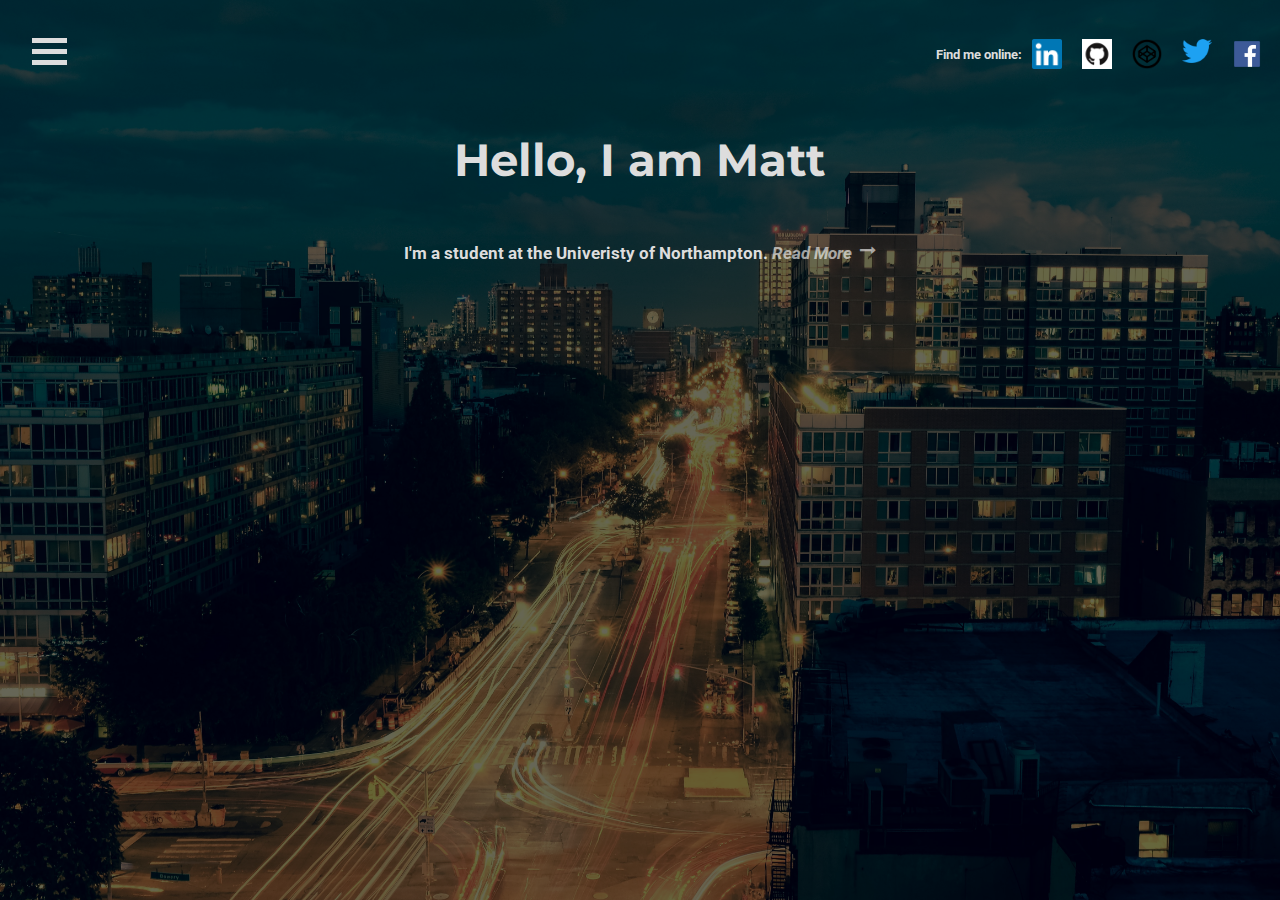
==== index.html @ 0e1abd23 "Front page finished, just all other pages to do now :)" ====
<!DOCTYPE html>
<html>
  <head>
    <meta charset="utf-8">
    <link rel="stylesheet" href= "css/styles.css"/>
    <title>Matt Muirhead</title>
    <link href="https://fonts.googleapis.com/css?family=Montserrat|Roboto" rel="stylesheet">
    <link rel="stylesheet" href="font-awesome/css/font-awesome.min.css">
  </head>
  <body>
    <div class="header">
      <div class="home">
        <div class="titles">
          <div class="horizontal-container height-50">
            <div class="menu-container">
              <div class="menu">
                <div class="bar1"></div>
                <div class="bar2"></div>
                <div class="bar3"></div>
                <ul class="nav-tree">
                  <a href="index.html"><li class="home-button">Home</li></a>
                  <a href="cv.html"><li class="cv-button">CV</li></a>
                  <a href="bio.html"><li class="bio-button">Bio</li></a>
                  <a href="contact.html"><li class="contact-button">Contact</li></a>
                </ul>
              </div>
            </div>
            <div class="social-media">
              <h5>Find me online:</h5>
              <a href="https://www.linkedin.com/in/matthew-muirhead-856679134"><img src="images/linkedin.ico" alt="linkedin" class="social-media-images"></a>
              <a href="https://github.com/matthewmuirhead"><img src="images/GitHub.png" alt="GitHub" class="social-media-images"></a>
              <a href="http://codepen.io/matthewmuirhead/"><img src="images/codepen.png" alt="Codepen" class="social-media-images"></a>
              <a href="https://twitter.com/PTG_Muiry"><img src="images/twitter.png" alt="Twitter" class="social-media-images"></a>
              <a href="https://www.facebook.com/matt.muirhead.94"><img src="images/facebook.png" alt="facebook" class="social-media-images"></a>
            </div>
          </div>
          <div class="height-50">
            <h1>Hello, I am Matt</h1>
            <div class="horizontal-container">
              <h4>I'm a student at the Univeristy of Northampton.</h4>
              <a href="bio.html" class="read-more horizontal-container"><h4>Read More</h4>
              <i class="fa fa-long-arrow-right arrow-adjust" aria-hidden="true"></i></a>
            </div>
          </div>
        </div>
      </div>
    </div>
  </body>
</html>
---- css/styles.css ----
body {
  min-height: 100vh;
  font-size: 100%;
  font-size: 1em;
  /* equivalent to 16px */
  line-height: 1.25;
  /* equivalent to 20px */
  background-image: url(../images/traffic.jpg);
  top: 0;
  height: 100%;
  width: 100%;
  background-size: cover;
  background-position: center;
  text-align: center;
  position: relative;
  margin: 0;
  overflow: hidden;
}

body::before {
  content: "";
  position: absolute;
  z-index: -1;
  top: 0;
  bottom: 0;
  left: 0;
  right: 0;
  background-color: #000;
  opacity: .6;
}

/* source 1 */
body, h1, h2, h3, h4, h5, h6 {
  font-family: 'Roboto', sans-serif;
}

h1 {
  font-family: 'Montserrat', sans-serif;
}



body, h1, h2, h3, h4, h5, h6 {
  font-size-adjust: 0.5;
}

h1 {
  font-size: 2em;
  /* 2x body copy size = 32px */
  line-height: 1.25;
  /* 45px / 36px */

}

h2 {
  font-size: 1.625em;
  /* 1.625x body copy size = 26px */
  line-height: 1.15384615;
  /* 30px / 26px */
}

h3 {
  font-size: 1.375em;
  /* 1.375x body copy size = 22px */
  line-height: 1.13636364;
  /* 25px / 22px */
}

h4 {
  font-size: 1.125em;
  /* 1.125x body copy size = 18px */
  line-height: 1.11111111;
}

blockquote {
  font-size: 1.25em;
  /* 20px / 16px */
  line-height: 1.25;
  /* 25px / 20px */
}

@media (min-width: 43.75em) {
  body {
    font-size: 1em;
    /* equivalent to 16px */
    line-height: 1.375;
    /* equivalent to 22px */
  }
  h1 {
    font-size: 2.5em;
    /* 2.5x body copy size = 40px */
    line-height: 1.125;
  }
  h2 {
    font-size: 2em;
    /* 2x body copy size = 32px */
    line-height: 1.25;
  }
  h3 {
    font-size: 1.5em;
    /* 1.5x body copy size = 24px */
    line-height: 1.25;
  }
  h4 {
    line-height: 1.22222222;
    /* (22px / 18px */
  }
  blockquote {
    font-size: 1.5em;
    /* 24px / 16px = */
    line-height: 1.45833333;
    /* 35px / 24px */
  }
}

@media (min-width: 56.25em) {
  h1 {
    font-size: 3em;
    /* 3x body copy size = 48px */
    line-height: 1.05;
    /* keep to a multiple of the 20px line height
    and something more appropriate for display headings */
  }
  h2 {
    font-size: 2.25em;
    /* 2.25x body copy size = 36px */
    line-height: 1.25;
  }
  h3 {
    font-size: 1.75em;
    /* 1.75x body copy size = 28px */
    line-height: 1.25;
  }
}
/* end of source 1*/

.header {
  /*background-image: url(../images/traffic.jpg);*/
  min-height: 600px;
  height: 100%;
  width: 100%;
  background-size: cover;
  background-position: center;
  text-align: center;
  position: relative;
  margin: 0;
  animation: load-in 2s ease-out 1;
}

.home {
  width: 100%;
  height: 75%;
  text-align: center;
  display: flex;
  align-items: center;
  position: relative;
  justify-content: center;
}

.titles {
  display: flex;
  flex-direction: column;
  /*align-self: center;*/
  opacity: 1;
  color: #DDD;
  position: relative;
  z-index: 1;
  width: 100%;
}

.nav-tree {
  display: none;
  position: relative;
  list-style-type: none;
  line-height: 2.5em;
  width: 7em;
  text-align: left;
  /*padding: 0.5em;*/
  top: -30px;
  margin: 0;
  cursor: pointer;
  margin-left: 0em;
}

.menu-container {
  padding: 2em;
  height: 40%;
  width: 15%;
  float: left;
  text-align: left;
}

.social-media {
  display: flex;
  float: right;
  width: 85%;
  text-align: right;
  justify-content: flex-end;
  padding-right: 0.5em;
  padding-top: 1.5em;
  align-self: flex-start;
}

.social-media-images {
  padding: 10px;
  padding-top: 15px;
  width: 30px;
  height: auto;
}

/* Source 2 */
.bar1, .bar2, .bar3 {
    width: 35px;
    height: 5px;
    background-color: #DDD;
    margin: 6px 0;
    transition: 0.4s;
    position: relative;
    z-index: 100;
}

/* Rotate first bar */
.menu:hover .bar1 {
    -webkit-transform: rotate(-45deg) translate(-9px, 6px) ;
    transform: rotate(-45deg) translate(-9px, 6px) ;
}

/* Fade out the second bar */
.menu:hover .bar2 {
    opacity: 0;
}

/* Rotate last bar */
.menu:hover .bar3 {
    -webkit-transform: rotate(45deg) translate(-8px, -8px) ;
    transform: rotate(45deg) translate(-8px, -8px) ;
}
/* End of source 2 */

.home-button {
 color: #79C7D5;
 box-shadow: 0px -3px 0px 0px #79C7D5, 0px -5px 0px #79C7D5;
 padding-bottom: 0.5em;
 padding-left: 0.25em;
}

.home-button:hover {
 color: #000;
 background-color: #79C7D5;
 box-shadow: 0px -3px 0px 0px #79C7D5, 0px -5px 0px #79C7D5;
 padding-bottom: 0.5em;
 animation: animation-rotate 0.5s linear 1;
}

.cv-button {
  color: #2AAB9D;
  box-shadow: 0px -3px 0px 0px #2AAB9D, 0px -5px 0px #2AAB9D;
  padding-bottom: 0.5em;
  padding-left: 0.25em;
}

.cv-button:hover {
  color: #000;
  background-color: #2AAB9D;
  box-shadow: 0px -3px 0px 0px #2AAB9D, 0px -5px 0px #2AAB9D;
  padding-bottom: 0.5em;
  animation: animation-rotate 0.5s linear 1;
}

.bio-button {
 color: #AFCF3E;
 box-shadow: 0px -3px 0px 0px #AFCF3E, 0px -5px 0px #AFCF3E;
 padding-bottom: 0.5em;
 padding-left: 0.25em;
}

.bio-button:hover {
 color: #000;
 background-color: #AFCF3E;
 box-shadow: 0px -3px 0px 0px #AFCF3E, 0px -5px 0px #AFCF3E;
 padding-bottom: 0.5em;
 animation: animation-rotate 0.5s linear 1;
}

.contact-button {
 color: #F2BA3F;
 box-shadow: 0px -3px 0px 0px #F2BA3F, 0px -5px 0px #F2BA3F;
 padding-bottom: 0.5em;
 padding-left: 0.25em;
}

.contact-button:hover {
 color: #000;
 background-color: #F2BA3F;
 box-shadow: 0px -3px 0px 0px #F2BA3F, 0px -5px 0px #F2BA3F;
 padding-bottom: 0.5em;
 animation: animation-rotate 0.5s linear 1;
}

@keyframes animation-rotate {
	0% {
		transform: rotateX(0deg);
	}
	50% {
		transform: rotateX(45deg);
	}
  100% {
		transform: rotateX(0deg);
	}
}

@keyframes load-in {
  0% {
    transform: translateX(3000px);
  }
  100 {
    transform: translateX(0);
  }
}

@keyframes load-out {
  0% {
    transform: translateX(0);
  }
  100 {
    transform: translateX(-3000px);
  }
}

.menu:hover .nav-tree {
  display: block;
  cursor: pointer;
}

.read-more {
  font-style: italic;
  opacity: 0.6;
  margin-left: 0.2em;
  text-decoration: none;
  color: #FFF;

}

.arrow-adjust {
  margin-left: 8px;
  margin-top: 24px;
}

.read-more:hover {
  opacity: 1;
  cursor: pointer;
}

.read-more:active {
  animation: load-in 2s ease-out 1;
}

.horizontal-container {
  display: flex;
  flex-direction: row;
  justify-content: center;
}

a {
  list-style-type: none;
  text-decoration: none;
}

.height-50 {
  height: 50%;
}

@media (min-width: 43.75em) {

}

/*
Source list

1: Typecast. (2016). A More Modern Scale for Web Typography - Typecast. [online] Available at: http://typecast.com/blog/a-more-modern-scale-for-web-typography [Accessed 10 Dec. 2016].
2: W3schools.com. (2016). How To Create a Menu Icon. [online] Available at: http://www.w3schools.com/howto/howto_css_menu_icon.asp [Accessed 10 Dec. 2016].
*/
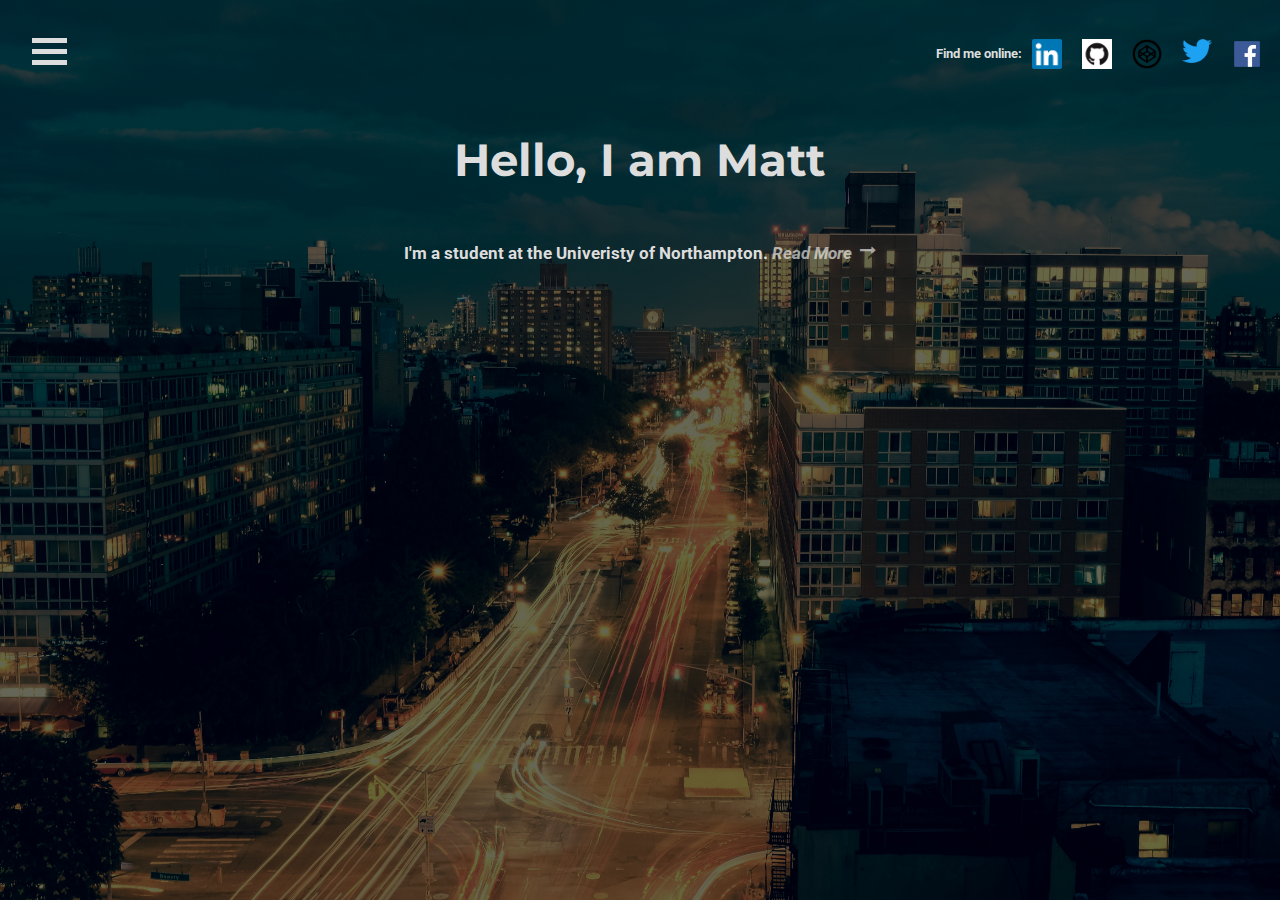
==== commit 46be82f4: "Front page -alignment still needs adjustments. Other pages have basic layout but are still needing c" ====
--- a/index.html
+++ b/index.html
@@ -1,13 +1,15 @@
 <!DOCTYPE html>
+<!-- Matthew James Muirhead -->
+<!-- Student Number: 16424341 -->
 <html>
   <head>
     <meta charset="utf-8">
-    <link rel="stylesheet" href= "css/styles.css"/>
     <title>Matt Muirhead</title>
     <link href="https://fonts.googleapis.com/css?family=Montserrat|Roboto" rel="stylesheet">
     <link rel="stylesheet" href="font-awesome/css/font-awesome.min.css">
+    <link rel="stylesheet" href= "css/styles.css"/>
   </head>
-  <body>
+  <body id="homepage">
     <div class="header">
       <div class="home">
         <div class="titles">
@@ -25,7 +27,7 @@
                 </ul>
               </div>
             </div>
-            <div class="social-media">
+            <div class="social-media-main">
               <h5>Find me online:</h5>
               <a href="https://www.linkedin.com/in/matthew-muirhead-856679134"><img src="images/linkedin.ico" alt="linkedin" class="social-media-images"></a>
               <a href="https://github.com/matthewmuirhead"><img src="images/GitHub.png" alt="GitHub" class="social-media-images"></a>
--- a/css/styles.css
+++ b/css/styles.css
@@ -1,9 +1,30 @@
+/*Matthew James Muirhead*/
+/*Student Number: 16424341*/
+
 body {
+  display: flex;
+  flex-direction: column;
+  min-height: 100vh;
+  margin: 0;
+  line-height: 100%;
+  text-align: center;
+  font-family: sans-serif;
+  font-size: 1.5em;
+  color: #333;
+}
+
+/********************************/
+/*            START             */
+/*          OF HOMEPAGE         */
+/*             CSS              */
+/********************************/
+
+#homepage {
   min-height: 100vh;
   font-size: 100%;
-  font-size: 1em;
+  font-size: 1em; /* Source 1 */
   /* equivalent to 16px */
-  line-height: 1.25;
+  line-height: 1.25; /* Source 1 */
   /* equivalent to 20px */
   background-image: url(../images/traffic.jpg);
   top: 0;
@@ -34,7 +55,7 @@
   font-family: 'Roboto', sans-serif;
 }
 
-h1 {
+h1, h2, h3 {
   font-family: 'Montserrat', sans-serif;
 }
 
@@ -190,7 +211,7 @@
   text-align: left;
 }
 
-.social-media {
+.social-media-main {
   display: flex;
   float: right;
   width: 85%;
@@ -351,10 +372,6 @@
   cursor: pointer;
 }
 
-.read-more:active {
-  animation: load-in 2s ease-out 1;
-}
-
 .horizontal-container {
   display: flex;
   flex-direction: row;
@@ -370,13 +387,134 @@
   height: 50%;
 }
 
+/********************************/
+/*                              */
+/*       END OF HOMEPAGE        */
+/*            CSS               */
+/********************************/
+
+.nav {
+  order: -1;
+  padding: 1em;
+  background: #7DD6F6;
+  text-align: left;
+  padding-left: 11em;
+}
+
+.footer {
+  padding: 0.2em;
+  background: #2D2E2F;
+  text-align: center;
+  color: #F3F4F5;
+  height: 60px;
+}
+
+.wrapper {
+  display: flex;
+  flex-direction: column;
+  flex: 1 0 auto;
+}
+
+.main {
+  padding: 1em;
+  background: #F3F4F5;
+  text-align: center;
+}
+
+.aside {
+  padding: 1em;
+  text-align: center;
+  background: #D8E3FD;
+  background-size: cover;
+  background-position: top;
+  background-size: auto 100%;
+}
+
+.aside-bio {
+  background-image: url(../images/l1sqxjxbgd0-gabriel-santiago.jpg);
+}
+
+.aside-cv {
+  background-image: url(../images/urmkfvtk3qw-caleb-george.jpg);
+}
+
+.aside-contact {
+  background-image: url(../images/tzdmeykuboo-paul-genyk.jpg);
+}
+
+.desktop-nav {
+  position: relative;
+  list-style-type: none;
+  line-height: 2.5em;
+  width: 80%;
+  text-align: left;
+  /*padding: 0.5em;*/
+  top: 30px;
+  margin: 0;
+  cursor: pointer;
+  padding-left: 10%;
+}
+
+.nav-button {
+  color: #7DD6F6;
+  box-shadow: 0px -3px 0px 0px #7DD6F6, 0px -5px 0px #7DD6F6;
+  padding-bottom: 0.5em;
+  padding-left: 1em;
+}
+
+.nav-button:hover {
+ color: #000;
+ background-color: #26BBF0;
+ box-shadow: 0px -3px 0px 0px #1790BB, 0px -5px 0px #1790BB;
+ padding-bottom: 0.5em;
+ animation: animation-rotate 0.5s linear 1;
+}
+
+.social-media {
+  display: flex;
+  float: right;
+  width: 100%;
+  text-align: right;
+  justify-content: flex-end;
+  padding-right: 0.5em;
+  align-self: flex-start;
+}
+
+@media (max-width: 30em) {
+  .main {
+    flex: 1 0 auto;
+  }
+}
+
+@media (min-width: 30em) {
+  .nav {
+    display: block;
+  }
+  .wrapper {
+    flex-direction: row;
+  }
+  .main {
+    flex: 1 1 auto;
+    width: 80%
+  }
+  .aside {
+    width: 20%;
+  }
+}
+
 @media (min-width: 43.75em) {
 
 }
 
-/*
+@media (min-width: 56.25em) {
+
+}
+
+/************************************************************************************
+
 Source list
 
 1: Typecast. (2016). A More Modern Scale for Web Typography - Typecast. [online] Available at: http://typecast.com/blog/a-more-modern-scale-for-web-typography [Accessed 10 Dec. 2016].
 2: W3schools.com. (2016). How To Create a Menu Icon. [online] Available at: http://www.w3schools.com/howto/howto_css_menu_icon.asp [Accessed 10 Dec. 2016].
-*/
+
+************************************************************************************/
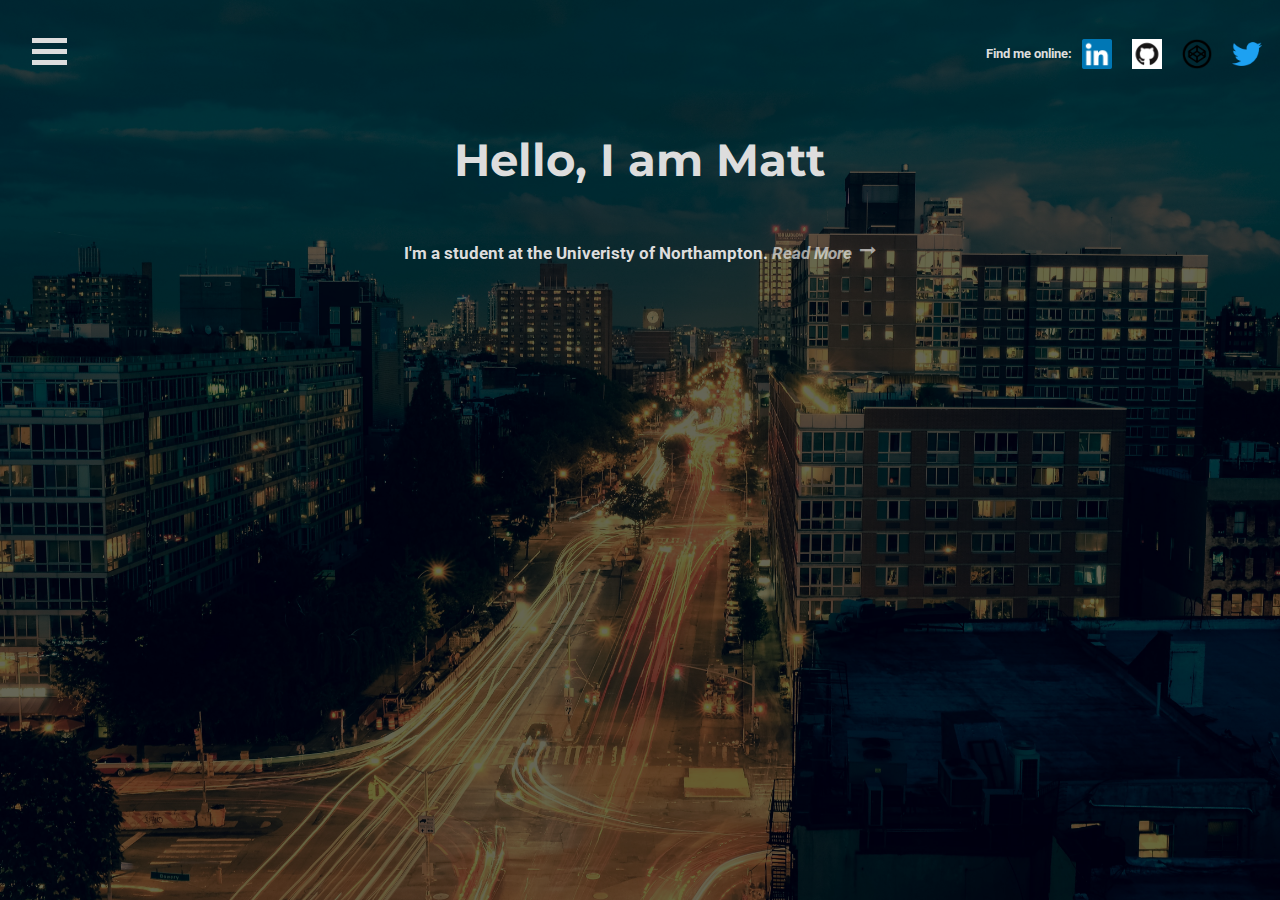
==== commit dfefedbb: "Front page alignment still out, most other pages nearing completion. Text on bio NEEDS to be changed" ====
--- a/index.html
+++ b/index.html
@@ -13,7 +13,7 @@
     <div class="header">
       <div class="home">
         <div class="titles">
-          <div class="horizontal-container height-50">
+          <div class="horizontal-container-homepage height-50">
             <div class="menu-container">
               <div class="menu">
                 <div class="bar1"></div>
@@ -29,18 +29,17 @@
             </div>
             <div class="social-media-main">
               <h5>Find me online:</h5>
-              <a href="https://www.linkedin.com/in/matthew-muirhead-856679134"><img src="images/linkedin.ico" alt="linkedin" class="social-media-images"></a>
-              <a href="https://github.com/matthewmuirhead"><img src="images/GitHub.png" alt="GitHub" class="social-media-images"></a>
-              <a href="http://codepen.io/matthewmuirhead/"><img src="images/codepen.png" alt="Codepen" class="social-media-images"></a>
-              <a href="https://twitter.com/PTG_Muiry"><img src="images/twitter.png" alt="Twitter" class="social-media-images"></a>
-              <a href="https://www.facebook.com/matt.muirhead.94"><img src="images/facebook.png" alt="facebook" class="social-media-images"></a>
+              <a href="https://www.linkedin.com/in/matthew-muirhead-856679134"><img src="images/linkedin.ico" alt="linkedin" class="social-media-images linkedin"></a>
+              <a href="https://github.com/matthewmuirhead"><img src="images/GitHub.png" alt="GitHub" class="social-media-images github"></a>
+              <a href="http://codepen.io/matthewmuirhead/"><img src="images/codepen.png" alt="Codepen" class="social-media-images codepen"></a>
+              <a href="https://twitter.com/PTG_Muiry"><img src="images/twitter.png" alt="Twitter" class="social-media-images twitter"></a>
             </div>
           </div>
           <div class="height-50">
             <h1>Hello, I am Matt</h1>
-            <div class="horizontal-container">
+            <div class="horizontal-container-homepage">
               <h4>I'm a student at the Univeristy of Northampton.</h4>
-              <a href="bio.html" class="read-more horizontal-container"><h4>Read More</h4>
+              <a href="bio.html" class="read-more horizontal-container-homepage"><h4>Read More</h4>
               <i class="fa fa-long-arrow-right arrow-adjust" aria-hidden="true"></i></a>
             </div>
           </div>
--- a/css/styles.css
+++ b/css/styles.css
@@ -38,7 +38,8 @@
   overflow: hidden;
 }
 
-body::before {
+/* Source 3 */
+#homepage::before {
   content: "";
   position: absolute;
   z-index: -1;
@@ -49,8 +50,8 @@
   background-color: #000;
   opacity: .6;
 }
-
-/* source 1 */
+/* End of source 3 */
+
 body, h1, h2, h3, h4, h5, h6 {
   font-family: 'Roboto', sans-serif;
 }
@@ -59,10 +60,29 @@
   font-family: 'Montserrat', sans-serif;
 }
 
-
-
-body, h1, h2, h3, h4, h5, h6 {
+/* source 1 */
+body {
+  font-size: 100%;
+}
+
+body, caption, th, td, input, textarea, select, option, legend, fieldset, h1, h2, h3, h4, h5, h6 {
   font-size-adjust: 0.5;
+}
+
+#page {
+  font-size: 1em;
+  /* equivalent to 16px */
+  line-height: 1.25;
+  /* equivalent to 20px */
+}
+
+@media (min-width: 43.75em) {
+  #page {
+    font-size: 1em;
+    /* equivalent to 16px */
+    line-height: 1.375;
+    /* equivalent to 22px */
+  }
 }
 
 h1 {
@@ -70,7 +90,23 @@
   /* 2x body copy size = 32px */
   line-height: 1.25;
   /* 45px / 36px */
-
+}
+
+@media (min-width: 43.75em) {
+  h1 {
+    font-size: 2.5em;
+    /* 2.5x body copy size = 40px */
+    line-height: 1.125;
+  }
+}
+
+@media (min-width: 56.25em) {
+  h1 {
+    font-size: 3em;
+    /* 3x body copy size = 48px */
+    line-height: 1.05;
+    /* keep to a multiple of the 20px line height and something more appropriate for display headings */
+  }
 }
 
 h2 {
@@ -80,6 +116,22 @@
   /* 30px / 26px */
 }
 
+@media (min-width: 43.75em) {
+  h2 {
+    font-size: 2em;
+    /* 2x body copy size = 32px */
+    line-height: 1.25;
+  }
+}
+
+@media (min-width: 56.25em) {
+  h2 {
+    font-size: 2.25em;
+    /* 2.25x body copy size = 36px */
+    line-height: 1.25;
+  }
+}
+
 h3 {
   font-size: 1.375em;
   /* 1.375x body copy size = 22px */
@@ -87,10 +139,33 @@
   /* 25px / 22px */
 }
 
+@media (min-width: 43.75em) {
+  h3 {
+    font-size: 1.5em;
+    /* 1.5x body copy size = 24px */
+    line-height: 1.25;
+  }
+}
+
+@media (min-width: 56.25em) {
+  h3 {
+    font-size: 1.75em;
+    /* 1.75x body copy size = 28px */
+    line-height: 1.25;
+  }
+}
+
 h4 {
   font-size: 1.125em;
   /* 1.125x body copy size = 18px */
   line-height: 1.11111111;
+}
+
+@media (min-width: 43.75em) {
+  h4 {
+    line-height: 1.22222222;
+    /* (22px / 18px */
+  }
 }
 
 blockquote {
@@ -101,56 +176,11 @@
 }
 
 @media (min-width: 43.75em) {
-  body {
-    font-size: 1em;
-    /* equivalent to 16px */
-    line-height: 1.375;
-    /* equivalent to 22px */
-  }
-  h1 {
-    font-size: 2.5em;
-    /* 2.5x body copy size = 40px */
-    line-height: 1.125;
-  }
-  h2 {
-    font-size: 2em;
-    /* 2x body copy size = 32px */
-    line-height: 1.25;
-  }
-  h3 {
-    font-size: 1.5em;
-    /* 1.5x body copy size = 24px */
-    line-height: 1.25;
-  }
-  h4 {
-    line-height: 1.22222222;
-    /* (22px / 18px */
-  }
   blockquote {
     font-size: 1.5em;
     /* 24px / 16px = */
     line-height: 1.45833333;
     /* 35px / 24px */
-  }
-}
-
-@media (min-width: 56.25em) {
-  h1 {
-    font-size: 3em;
-    /* 3x body copy size = 48px */
-    line-height: 1.05;
-    /* keep to a multiple of the 20px line height
-    and something more appropriate for display headings */
-  }
-  h2 {
-    font-size: 2.25em;
-    /* 2.25x body copy size = 36px */
-    line-height: 1.25;
-  }
-  h3 {
-    font-size: 1.75em;
-    /* 1.75x body copy size = 28px */
-    line-height: 1.25;
   }
 }
 /* end of source 1*/
@@ -165,7 +195,7 @@
   text-align: center;
   position: relative;
   margin: 0;
-  animation: load-in 2s ease-out 1;
+  animation: load-in 1s ease-out 1;
 }
 
 .home {
@@ -224,9 +254,16 @@
 
 .social-media-images {
   padding: 10px;
-  padding-top: 15px;
   width: 30px;
   height: auto;
+}
+
+.linkedin, .github, .codepen {
+  padding-top: 15px;
+}
+
+.twitter {
+  padding-top: 18px;
 }
 
 /* Source 2 */
@@ -332,10 +369,12 @@
 
 @keyframes load-in {
   0% {
-    transform: translateX(3000px);
+    transform: translateX(100px);
+    opacity: 0;
   }
   100 {
     transform: translateX(0);
+    opacity: 1;
   }
 }
 
@@ -372,14 +411,17 @@
   cursor: pointer;
 }
 
-.horizontal-container {
+.horizontal-container-homepage {
   display: flex;
   flex-direction: row;
   justify-content: center;
 }
 
+li {
+  list-style-type: none;
+}
+
 a {
-  list-style-type: none;
   text-decoration: none;
 }
 
@@ -398,12 +440,12 @@
   padding: 1em;
   background: #7DD6F6;
   text-align: left;
-  padding-left: 11em;
+  padding-left: 20%;
 }
 
 .footer {
   padding: 0.2em;
-  background: #2D2E2F;
+  background: #005C7D;
   text-align: center;
   color: #F3F4F5;
   height: 60px;
@@ -413,12 +455,22 @@
   display: flex;
   flex-direction: column;
   flex: 1 0 auto;
+  min-height: 100%;
 }
 
 .main {
   padding: 1em;
   background: #F3F4F5;
-  text-align: center;
+  text-align: left;
+  padding-left: 2em;
+  padding-right: 2em;
+}
+
+.bottom-image {
+  background-image: url(../images/599XX-FXX-K-tall.png);
+  background-size: cover;
+  background-position: bottom;
+  padding-bottom: 7em;
 }
 
 .aside {
@@ -480,6 +532,115 @@
   align-self: flex-start;
 }
 
+p {
+  text-align: justify;
+}
+
+.main h3 {
+  text-align: left;
+  padding-left: 2em;
+}
+
+.picture-of-me-container {
+  display: flex;
+  flex-direction: column;
+  width: 30%;
+  align-items: center;
+  overflow: hidden;
+  min-height: 80%;
+  background-image: url(../images/20160923_113708-2.png);
+  background-size: cover;
+  background-position: center;
+}
+
+.section-header {
+  text-align: left;
+  box-shadow: 0px 3px #1790BB;
+  position: relative;
+  width: 93%;
+  margin-left: 50%;
+  transform: translate(-50%);
+}
+
+.horizontal-container {
+  display: flex;
+  flex-direction: row;
+  justify-content: space-around;
+}
+
+.subject-list {
+  padding-left: 0;
+  text-align: right;
+}
+
+.grades-list {
+  padding-left: 1em;
+}
+
+.remove-padding {
+  margin: 0;
+  padding: 0;
+}
+
+.gcse {
+  width: 25%;
+}
+
+.a-level {
+  width: 25%;
+}
+
+.higher-education {
+  width: 25%;
+}
+
+/* Source 4 */
+
+form {
+  border: solid black 1px;
+  padding: 1em;
+  min-width: 15em;
+  max-width: 50em;
+}
+
+.form-title {
+  margin-top: 0;
+}
+
+.form-group {
+  margin-bottom: 0.5em;
+}
+
+label {
+  display: inline-block;
+  vertical-align: top;
+  width: 30%;
+}
+
+textarea {
+  resize: vertical;
+  width: 65%;
+  height: 200px;
+  max-height: 500px;
+}
+/* End of source 4*/
+
+form {
+  width: 80%;
+  margin-left: 50%;
+  transform: translate(-50%);
+  padding-bottom: 2em;
+  background-color: #DBDFE1;
+}
+
+.form-name {
+  width: 65%;
+}
+
+.submit-button {
+  float: right
+}
+
 @media (max-width: 30em) {
   .main {
     flex: 1 0 auto;
@@ -516,5 +677,7 @@
 
 1: Typecast. (2016). A More Modern Scale for Web Typography - Typecast. [online] Available at: http://typecast.com/blog/a-more-modern-scale-for-web-typography [Accessed 10 Dec. 2016].
 2: W3schools.com. (2016). How To Create a Menu Icon. [online] Available at: http://www.w3schools.com/howto/howto_css_menu_icon.asp [Accessed 10 Dec. 2016].
+3: div?, C. (2016). Can I set an opacity only to the background image of a div?. [online] Stackoverflow.com. Available at: http://stackoverflow.com/questions/7241341/can-i-set-an-opacity-only-to-the-background-image-of-a-div [Accessed 10 Dec. 2016].
+4: CodePen. (2016). HTML Form Example. [online] Available at: http://codepen.io/UoN-ThomasRose/pen/NbYrGj [Accessed 10 Dec. 2016].
 
 ************************************************************************************/
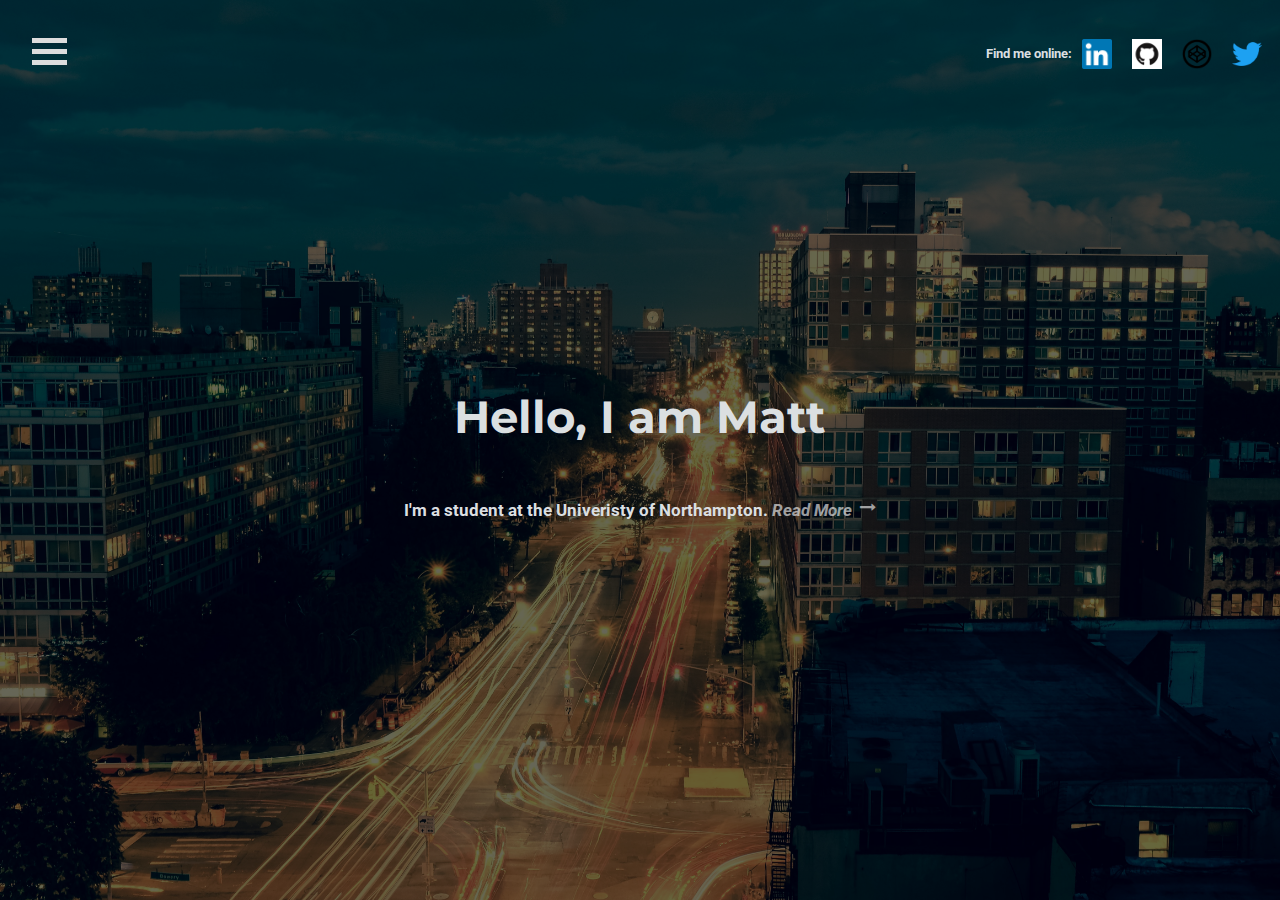
==== commit 1a9f407e: "Front page finished :) Base layouts for other pages done, minor improvements can be made. Text on bi" ====
--- a/index.html
+++ b/index.html
@@ -11,39 +11,35 @@
   </head>
   <body id="homepage">
     <div class="header">
-      <div class="home">
-        <div class="titles">
-          <div class="horizontal-container-homepage height-50">
-            <div class="menu-container">
-              <div class="menu">
-                <div class="bar1"></div>
-                <div class="bar2"></div>
-                <div class="bar3"></div>
-                <ul class="nav-tree">
-                  <a href="index.html"><li class="home-button">Home</li></a>
-                  <a href="cv.html"><li class="cv-button">CV</li></a>
-                  <a href="bio.html"><li class="bio-button">Bio</li></a>
-                  <a href="contact.html"><li class="contact-button">Contact</li></a>
-                </ul>
-              </div>
-            </div>
-            <div class="social-media-main">
-              <h5>Find me online:</h5>
-              <a href="https://www.linkedin.com/in/matthew-muirhead-856679134"><img src="images/linkedin.ico" alt="linkedin" class="social-media-images linkedin"></a>
-              <a href="https://github.com/matthewmuirhead"><img src="images/GitHub.png" alt="GitHub" class="social-media-images github"></a>
-              <a href="http://codepen.io/matthewmuirhead/"><img src="images/codepen.png" alt="Codepen" class="social-media-images codepen"></a>
-              <a href="https://twitter.com/PTG_Muiry"><img src="images/twitter.png" alt="Twitter" class="social-media-images twitter"></a>
-            </div>
-          </div>
-          <div class="height-50">
-            <h1>Hello, I am Matt</h1>
-            <div class="horizontal-container-homepage">
-              <h4>I'm a student at the Univeristy of Northampton.</h4>
-              <a href="bio.html" class="read-more horizontal-container-homepage"><h4>Read More</h4>
-              <i class="fa fa-long-arrow-right arrow-adjust" aria-hidden="true"></i></a>
-            </div>
+      <div class="horizontal-container-homepage">
+        <div class="menu-container">
+          <div class="menu">
+            <div class="bar1"></div>
+            <div class="bar2"></div>
+            <div class="bar3"></div>
+            <ul class="nav-tree">
+              <a href="index.html"><li class="home-button">Home</li></a>
+              <a href="cv.html"><li class="cv-button">CV</li></a>
+              <a href="bio.html"><li class="bio-button">Bio</li></a>
+              <a href="contact.html"><li class="contact-button">Contact</li></a>
+            </ul>
           </div>
         </div>
+        <div class="social-media-main">
+          <h5>Find me online:</h5>
+          <a href="https://www.linkedin.com/in/matthew-muirhead-856679134"><img src="images/linkedin.ico" alt="linkedin" class="social-media-images linkedin"></a>
+          <a href="https://github.com/matthewmuirhead"><img src="images/GitHub.png" alt="GitHub" class="social-media-images github"></a>
+          <a href="http://codepen.io/matthewmuirhead/"><img src="images/codepen.png" alt="Codepen" class="social-media-images codepen"></a>
+          <a href="https://twitter.com/PTG_Muiry"><img src="images/twitter.png" alt="Twitter" class="social-media-images twitter"></a>
+        </div>
+      </div>
+    </div>
+    <div class="titles">
+      <h1>Hello, I am Matt</h1>
+      <div class="horizontal-container-homepage">
+        <h4>I'm a student at the Univeristy of Northampton.</h4>
+        <a href="bio.html" class="read-more horizontal-container-homepage"><h4>Read More</h4>
+        <i class="fa fa-long-arrow-right arrow-adjust" aria-hidden="true"></i></a>
       </div>
     </div>
   </body>
--- a/css/styles.css
+++ b/css/styles.css
@@ -36,6 +36,7 @@
   position: relative;
   margin: 0;
   overflow: hidden;
+  color: #DBDFE1;
 }
 
 /* Source 3 */
@@ -198,25 +199,10 @@
   animation: load-in 1s ease-out 1;
 }
 
-.home {
-  width: 100%;
-  height: 75%;
-  text-align: center;
-  display: flex;
-  align-items: center;
+.titles {
+  margin-top: -15em;
+  color: #DBDFE1;
   position: relative;
-  justify-content: center;
-}
-
-.titles {
-  display: flex;
-  flex-direction: column;
-  /*align-self: center;*/
-  opacity: 1;
-  color: #DDD;
-  position: relative;
-  z-index: 1;
-  width: 100%;
 }
 
 .nav-tree {
@@ -398,17 +384,16 @@
   margin-left: 0.2em;
   text-decoration: none;
   color: #FFF;
-
+}
+
+.read-more:hover {
+  opacity: 1;
+  cursor: pointer;
 }
 
 .arrow-adjust {
   margin-left: 8px;
   margin-top: 24px;
-}
-
-.read-more:hover {
-  opacity: 1;
-  cursor: pointer;
 }
 
 .horizontal-container-homepage {
@@ -423,10 +408,6 @@
 
 a {
   text-decoration: none;
-}
-
-.height-50 {
-  height: 50%;
 }
 
 /********************************/
@@ -540,7 +521,7 @@
   text-align: left;
   padding-left: 2em;
 }
-
+/*
 .picture-of-me-container {
   display: flex;
   flex-direction: column;
@@ -551,7 +532,7 @@
   background-image: url(../images/20160923_113708-2.png);
   background-size: cover;
   background-position: center;
-}
+}*/
 
 .section-header {
   text-align: left;
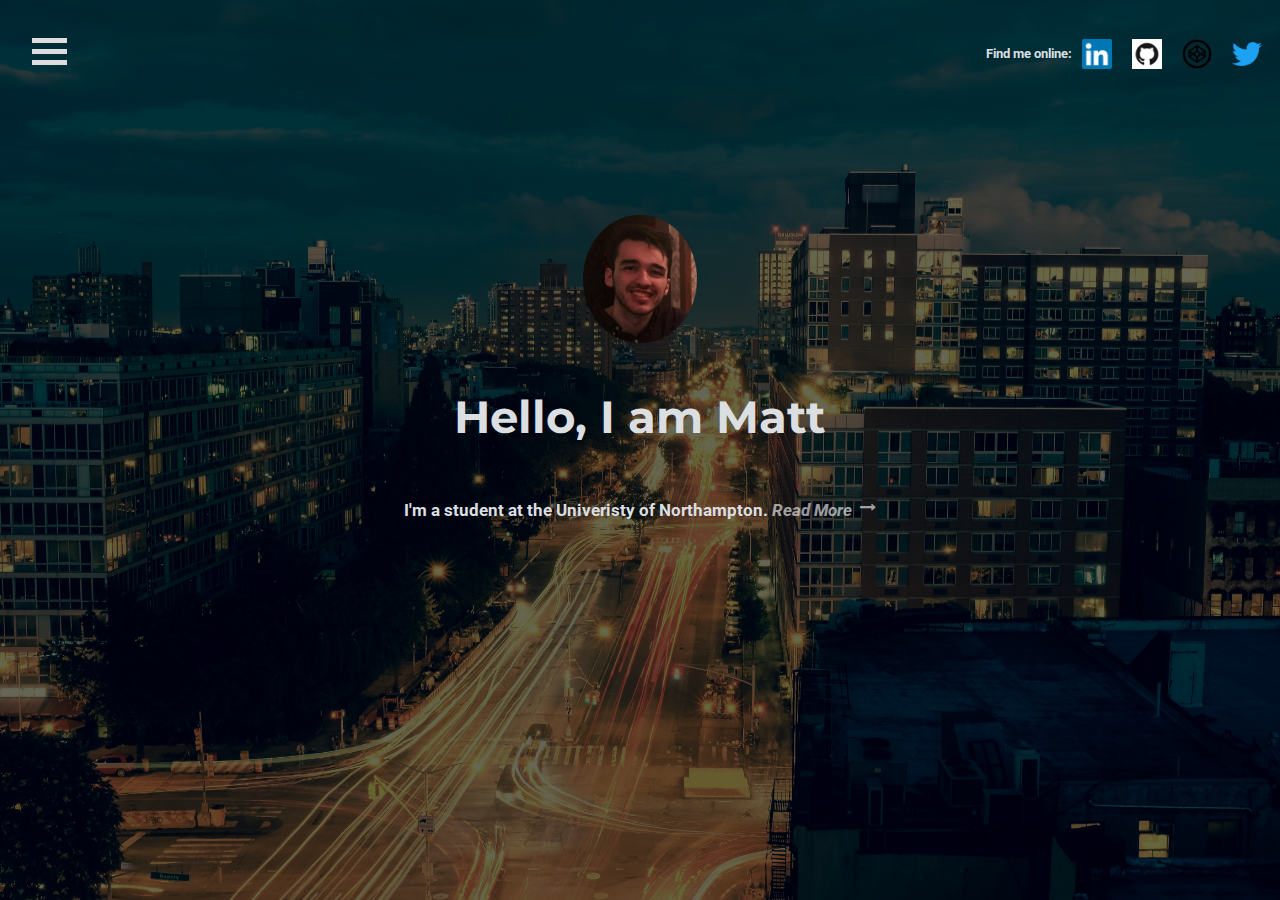
==== commit f5084bf5: "Added comments throughout code, added image of me to homepage" ====
--- a/index.html
+++ b/index.html
@@ -5,27 +5,29 @@
   <head>
     <meta charset="utf-8">
     <title>Matt Muirhead</title>
-    <link href="https://fonts.googleapis.com/css?family=Montserrat|Roboto" rel="stylesheet">
-    <link rel="stylesheet" href="font-awesome/css/font-awesome.min.css">
-    <link rel="stylesheet" href= "css/styles.css"/>
+    <link href="https://fonts.googleapis.com/css?family=Montserrat" rel="stylesheet"><!-- Montserrat font -->
+    <link href="https://fonts.googleapis.com/css?family=Roboto" rel="stylesheet"><!-- Roboto font -->
+    <link rel="stylesheet" href="font-awesome/css/font-awesome.min.css"><!-- Font awesome CSS -->
+    <link rel="stylesheet" href= "css/styles.css"/><!-- CSS sheet -->
+    <link rel="shortcut icon" href="images/favicon.png"/><!-- Favicon -->
   </head>
   <body id="homepage">
-    <div class="header">
+    <div class="header-homepage">
       <div class="horizontal-container-homepage">
-        <div class="menu-container">
+        <div class="menu-container"><!-- Navigation menu -->
           <div class="menu">
             <div class="bar1"></div>
             <div class="bar2"></div>
             <div class="bar3"></div>
-            <ul class="nav-tree">
-              <a href="index.html"><li class="home-button">Home</li></a>
-              <a href="cv.html"><li class="cv-button">CV</li></a>
-              <a href="bio.html"><li class="bio-button">Bio</li></a>
-              <a href="contact.html"><li class="contact-button">Contact</li></a>
-            </ul>
+            <div class="nav-tree">
+              <a href="index.html"><p class="home-button">Home</p></a>
+              <a href="cv.html"><p class="cv-button">CV</p></a>
+              <a href="bio.html"><p class="bio-button">Bio</p></a>
+              <a href="contact.html"><p class="contact-button">Contact</p></a>
+            </div>
           </div>
         </div>
-        <div class="social-media-main">
+        <div class="social-media-main"><!-- Social media buttons -->
           <h5>Find me online:</h5>
           <a href="https://www.linkedin.com/in/matthew-muirhead-856679134"><img src="images/linkedin.ico" alt="linkedin" class="social-media-images linkedin"></a>
           <a href="https://github.com/matthewmuirhead"><img src="images/GitHub.png" alt="GitHub" class="social-media-images github"></a>
@@ -33,8 +35,9 @@
           <a href="https://twitter.com/PTG_Muiry"><img src="images/twitter.png" alt="Twitter" class="social-media-images twitter"></a>
         </div>
       </div>
+      <img src="images/me.png" alt="me" class="picture-of-me"><!-- Picture of me -->
     </div>
-    <div class="titles">
+    <div class="titles"><!-- Welcome text -->
       <h1>Hello, I am Matt</h1>
       <div class="horizontal-container-homepage">
         <h4>I'm a student at the Univeristy of Northampton.</h4>
--- a/css/styles.css
+++ b/css/styles.css
@@ -2,10 +2,10 @@
 /*Student Number: 16424341*/
 
 body {
-  display: flex;
+  display: flex; /* Defaults the display for all pages to flex */
   flex-direction: column;
   min-height: 100vh;
-  margin: 0;
+  margin: 0; /* Removes any margins placed by the browser */
   line-height: 100%;
   text-align: center;
   font-family: sans-serif;
@@ -28,14 +28,14 @@
   /* equivalent to 20px */
   background-image: url(../images/traffic.jpg);
   top: 0;
-  height: 100%;
+  height: 100%; /* Sets the page to fit the browser window */
   width: 100%;
   background-size: cover;
   background-position: center;
   text-align: center;
   position: relative;
   margin: 0;
-  overflow: hidden;
+  overflow: hidden; /* Hides any of the image overflowing from the container*/
   color: #DBDFE1;
 }
 
@@ -54,11 +54,11 @@
 /* End of source 3 */
 
 body, h1, h2, h3, h4, h5, h6 {
-  font-family: 'Roboto', sans-serif;
+  font-family: 'Roboto', sans-serif; /* Sets default font for all text to roboto with a backup of sans-serif*/
 }
 
 h1, h2, h3 {
-  font-family: 'Montserrat', sans-serif;
+  font-family: 'Montserrat', sans-serif; /* Sets default font for h1, h2 and h3 to roboto with a backup of sans-serif*/
 }
 
 /* source 1 */
@@ -186,7 +186,7 @@
 }
 /* end of source 1*/
 
-.header {
+.header-homepage {
   /*background-image: url(../images/traffic.jpg);*/
   min-height: 600px;
   height: 100%;
@@ -196,7 +196,6 @@
   text-align: center;
   position: relative;
   margin: 0;
-  animation: load-in 1s ease-out 1;
 }
 
 .titles {
@@ -205,10 +204,10 @@
   position: relative;
 }
 
-.nav-tree {
+.nav-tree { /* Dropdown navigation menu */
   display: none;
   position: relative;
-  list-style-type: none;
+  list-style-type: none; /* Removes bullet points from the list */
   line-height: 2.5em;
   width: 7em;
   text-align: left;
@@ -216,10 +215,10 @@
   top: -30px;
   margin: 0;
   cursor: pointer;
-  margin-left: 0em;
-}
-
-.menu-container {
+  margin-left: 2.3em; /* Moves the menu to the right side of the button */
+}
+
+.menu-container { /* Sets the location of the menu button */
   padding: 2em;
   height: 40%;
   width: 15%;
@@ -227,7 +226,7 @@
   text-align: left;
 }
 
-.social-media-main {
+.social-media-main { /* Sets the location of the social media buttons */
   display: flex;
   float: right;
   width: 85%;
@@ -252,6 +251,7 @@
   padding-top: 18px;
 }
 
+/* Start of menu button */
 /* Source 2 */
 .bar1, .bar2, .bar3 {
     width: 35px;
@@ -265,8 +265,7 @@
 
 /* Rotate first bar */
 .menu:hover .bar1 {
-    -webkit-transform: rotate(-45deg) translate(-9px, 6px) ;
-    transform: rotate(-45deg) translate(-9px, 6px) ;
+    transform: rotate(-45deg) translate(-9px, 6px);
 }
 
 /* Fade out the second bar */
@@ -276,8 +275,7 @@
 
 /* Rotate last bar */
 .menu:hover .bar3 {
-    -webkit-transform: rotate(45deg) translate(-8px, -8px) ;
-    transform: rotate(45deg) translate(-8px, -8px) ;
+    transform: rotate(45deg) translate(-8px, -8px);
 }
 /* End of source 2 */
 
@@ -286,14 +284,16 @@
  box-shadow: 0px -3px 0px 0px #79C7D5, 0px -5px 0px #79C7D5;
  padding-bottom: 0.5em;
  padding-left: 0.25em;
-}
-
-.home-button:hover {
+ -webkit-margin-before: 0em; /* Overwrites default top spacing */
+ -webkit-margin-after: 0em; /* Overwrites default bottom spacing */
+}
+
+.home-button:hover { /* Changes state of button when hovered over */
  color: #000;
- background-color: #79C7D5;
+ background-color: #79C7D5; /* Makes button a darker shade */
  box-shadow: 0px -3px 0px 0px #79C7D5, 0px -5px 0px #79C7D5;
  padding-bottom: 0.5em;
- animation: animation-rotate 0.5s linear 1;
+ animation: animation-rotate 0.5s linear 1; /* Rotates button */
 }
 
 .cv-button {
@@ -301,14 +301,16 @@
   box-shadow: 0px -3px 0px 0px #2AAB9D, 0px -5px 0px #2AAB9D;
   padding-bottom: 0.5em;
   padding-left: 0.25em;
-}
-
-.cv-button:hover {
+  -webkit-margin-before: 0em; /* Overwrites default top spacing */
+  -webkit-margin-after: 0em; /* Overwrites default bottom spacing */
+}
+
+.cv-button:hover { /* Changes state of button when hovered over */
   color: #000;
-  background-color: #2AAB9D;
+  background-color: #2AAB9D; /* Makes button a darker shade */
   box-shadow: 0px -3px 0px 0px #2AAB9D, 0px -5px 0px #2AAB9D;
   padding-bottom: 0.5em;
-  animation: animation-rotate 0.5s linear 1;
+  animation: animation-rotate 0.5s linear 1; /* Rotates button */
 }
 
 .bio-button {
@@ -316,14 +318,16 @@
  box-shadow: 0px -3px 0px 0px #AFCF3E, 0px -5px 0px #AFCF3E;
  padding-bottom: 0.5em;
  padding-left: 0.25em;
-}
-
-.bio-button:hover {
+ -webkit-margin-before: 0em; /* Overwrites default top spacing */
+ -webkit-margin-after: 0em; /* Overwrites default bottom spacing */
+}
+
+.bio-button:hover { /* Changes state of button when hovered over */
  color: #000;
- background-color: #AFCF3E;
+ background-color: #AFCF3E; /* Makes button a darker shade */
  box-shadow: 0px -3px 0px 0px #AFCF3E, 0px -5px 0px #AFCF3E;
  padding-bottom: 0.5em;
- animation: animation-rotate 0.5s linear 1;
+ animation: animation-rotate 0.5s linear 1; /* Rotates button */
 }
 
 .contact-button {
@@ -331,17 +335,20 @@
  box-shadow: 0px -3px 0px 0px #F2BA3F, 0px -5px 0px #F2BA3F;
  padding-bottom: 0.5em;
  padding-left: 0.25em;
-}
-
-.contact-button:hover {
+ -webkit-margin-before: 0em; /* Overwrites default top spacing */
+ -webkit-margin-after: 0em; /* Overwrites default bottom spacing */
+}
+
+.contact-button:hover { /* Changes state of button when hovered over */
  color: #000;
- background-color: #F2BA3F;
+ background-color: #F2BA3F; /* Makes button a darker shade */
  box-shadow: 0px -3px 0px 0px #F2BA3F, 0px -5px 0px #F2BA3F;
  padding-bottom: 0.5em;
- animation: animation-rotate 0.5s linear 1;
-}
-
-@keyframes animation-rotate {
+ animation: animation-rotate 0.5s linear 1; /* Rotates button */
+}
+/* End of menu button */
+
+@keyframes animation-rotate { /* Rotate animation for the buttons */
 	0% {
 		transform: rotateX(0deg);
 	}
@@ -353,23 +360,14 @@
 	}
 }
 
-@keyframes load-in {
+@keyframes load-in { /* Fade and slide in for homepage*/
   0% {
     transform: translateX(100px);
     opacity: 0;
   }
-  100 {
+  100% {
     transform: translateX(0);
     opacity: 1;
-  }
-}
-
-@keyframes load-out {
-  0% {
-    transform: translateX(0);
-  }
-  100 {
-    transform: translateX(-3000px);
   }
 }
 
@@ -387,27 +385,27 @@
 }
 
 .read-more:hover {
-  opacity: 1;
+  opacity: 1; /* Highlights text when hovered */
   cursor: pointer;
 }
 
 .arrow-adjust {
-  margin-left: 8px;
+  margin-left: 8px; /* Aligns the arrow on the homepage with the text*/
   margin-top: 24px;
 }
 
-.horizontal-container-homepage {
+.horizontal-container-homepage { /* Flexbox container in horizontal format */
   display: flex;
   flex-direction: row;
   justify-content: center;
 }
 
 li {
-  list-style-type: none;
+  list-style-type: none; /* Defaults lists to have no bullet point */
 }
 
 a {
-  text-decoration: none;
+  text-decoration: none; /* Deaults links to have no underline */
 }
 
 /********************************/
@@ -418,13 +416,39 @@
 
 .nav {
   order: -1;
-  padding: 1em;
   background: #7DD6F6;
   text-align: left;
-  padding-left: 20%;
-}
-
-.footer {
+  height: 6em;
+}
+
+.logo-container {
+    width: 2em;
+    padding: 1em;
+}
+
+.logo {
+  height: 2em;
+  transform: translateY(55%);
+}
+
+.title-container {
+  margin-left: 2em;
+  width: auto;
+  padding: 1em;
+}
+
+.title-container h3 { /* Keeps the font size uniform when h3 is used inside title-container */
+  font-size: 1.5em;
+  line-height: 1.25;
+}
+
+.header { /* Header */
+  display: flex;
+  flex-direction: row;
+  justify-content: flex-start;
+}
+
+.footer { /* Footer */
   padding: 0.2em;
   background: #005C7D;
   text-align: center;
@@ -432,14 +456,14 @@
   height: 60px;
 }
 
-.wrapper {
+.wrapper { /* contains main and aside */
   display: flex;
   flex-direction: column;
   flex: 1 0 auto;
   min-height: 100%;
 }
 
-.main {
+.main { /* Main content */
   padding: 1em;
   background: #F3F4F5;
   text-align: left;
@@ -447,14 +471,14 @@
   padding-right: 2em;
 }
 
-.bottom-image {
+.bottom-image { /* Image at the bottom of the bio page */
   background-image: url(../images/599XX-FXX-K-tall.png);
   background-size: cover;
   background-position: bottom;
   padding-bottom: 7em;
 }
 
-.aside {
+.aside { /* Navigation section */
   padding: 1em;
   text-align: center;
   background: #D8E3FD;
@@ -463,19 +487,19 @@
   background-size: auto 100%;
 }
 
-.aside-bio {
+.aside-bio { /* Navigation background for bio */
   background-image: url(../images/l1sqxjxbgd0-gabriel-santiago.jpg);
 }
 
-.aside-cv {
+.aside-cv { /* Navigation background for cv */
   background-image: url(../images/urmkfvtk3qw-caleb-george.jpg);
 }
 
-.aside-contact {
+.aside-contact { /* Navigation background for contact */
   background-image: url(../images/tzdmeykuboo-paul-genyk.jpg);
 }
 
-.desktop-nav {
+.desktop-nav { /* navigation layout in desktop layout */
   position: relative;
   list-style-type: none;
   line-height: 2.5em;
@@ -488,11 +512,13 @@
   padding-left: 10%;
 }
 
-.nav-button {
+.nav-button { /* All buttons in the nav menu */
   color: #7DD6F6;
   box-shadow: 0px -3px 0px 0px #7DD6F6, 0px -5px 0px #7DD6F6;
   padding-bottom: 0.5em;
   padding-left: 1em;
+  -webkit-margin-before: 0em; /* Overwrites default top spacing */
+  -webkit-margin-after: 0em; /* Overwrites default bottom spacing */
 }
 
 .nav-button:hover {
@@ -503,7 +529,7 @@
  animation: animation-rotate 0.5s linear 1;
 }
 
-.social-media {
+.social-media { /* Social media buttons in footers */
   display: flex;
   float: right;
   width: 100%;
@@ -521,18 +547,11 @@
   text-align: left;
   padding-left: 2em;
 }
-/*
-.picture-of-me-container {
-  display: flex;
-  flex-direction: column;
-  width: 30%;
-  align-items: center;
-  overflow: hidden;
-  min-height: 80%;
-  background-image: url(../images/20160923_113708-2.png);
-  background-size: cover;
-  background-position: center;
-}*/
+
+.picture-of-me { /* picture of me on homepage */
+    height: 8em;
+    margin-top: 7em;
+}
 
 .section-header {
   text-align: left;
@@ -543,7 +562,7 @@
   transform: translate(-50%);
 }
 
-.horizontal-container {
+.horizontal-container { /* horizontal flexbox */
   display: flex;
   flex-direction: row;
   justify-content: space-around;
@@ -563,15 +582,7 @@
   padding: 0;
 }
 
-.gcse {
-  width: 25%;
-}
-
-.a-level {
-  width: 25%;
-}
-
-.higher-education {
+.gcse, .a-level, .higher-education {
   width: 25%;
 }
 
@@ -622,13 +633,30 @@
   float: right
 }
 
-@media (max-width: 30em) {
+@media (max-width: 30em) { /* Mobile page modifications */
   .main {
     flex: 1 0 auto;
   }
-}
-
-@media (min-width: 30em) {
+  .aside {
+    padding-bottom: 3em;
+    background-size: cover;
+  }
+  .vertical-container {
+    flex-direction: column;
+    width: 100%;
+  }
+  .gcse {
+    width: 100%;
+  }
+  .a-level {
+    width: 100%;
+  }
+  .higher-education {
+    width: 100%;
+  }
+}
+
+@media (min-width: 30em) { /* Desktop modifications */
   .nav {
     display: block;
   }
@@ -641,6 +669,7 @@
   }
   .aside {
     width: 20%;
+    min-width: 7em;
   }
 }
 
@@ -650,6 +679,10 @@
 
 @media (min-width: 56.25em) {
 
+}
+
+.header-homepage, .titles {
+  animation: load-in 1s ease-out 1;
 }
 
 /************************************************************************************
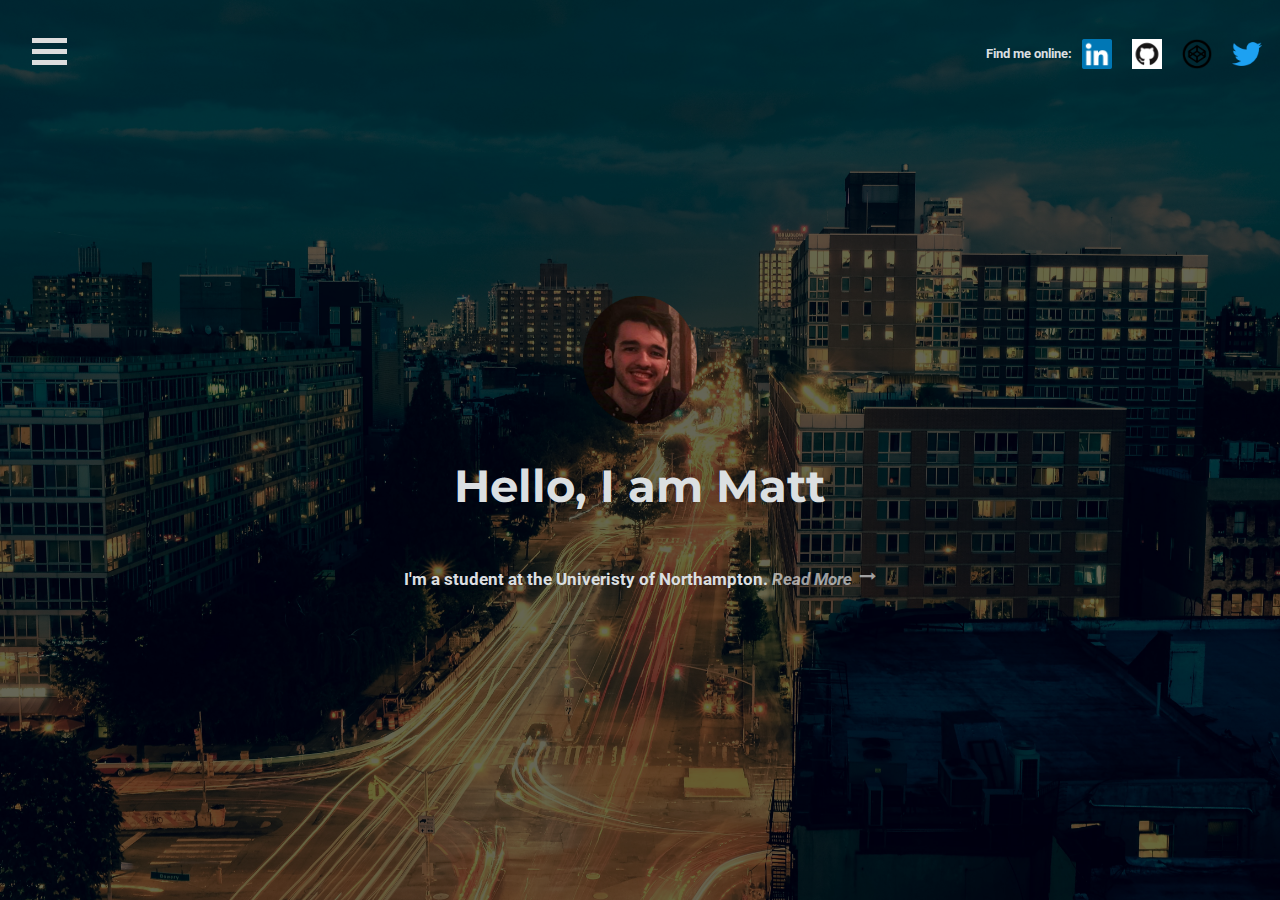
==== commit d618ec6c: "changed image of me container to stop moving when menu is openned" ====
--- a/index.html
+++ b/index.html
@@ -35,9 +35,10 @@
           <a href="https://twitter.com/PTG_Muiry"><img src="images/twitter.png" alt="Twitter" class="social-media-images twitter"></a>
         </div>
       </div>
-      <img src="images/me.png" alt="me" class="picture-of-me"><!-- Picture of me -->
+
     </div>
     <div class="titles"><!-- Welcome text -->
+      <img src="images/me.png" alt="me" class="picture-of-me"><!-- Picture of me -->
       <h1>Hello, I am Matt</h1>
       <div class="horizontal-container-homepage">
         <h4>I'm a student at the Univeristy of Northampton.</h4>
--- a/css/styles.css
+++ b/css/styles.css
@@ -199,7 +199,7 @@
 }
 
 .titles {
-  margin-top: -15em;
+  margin-top: -26em;
   color: #DBDFE1;
   position: relative;
 }
